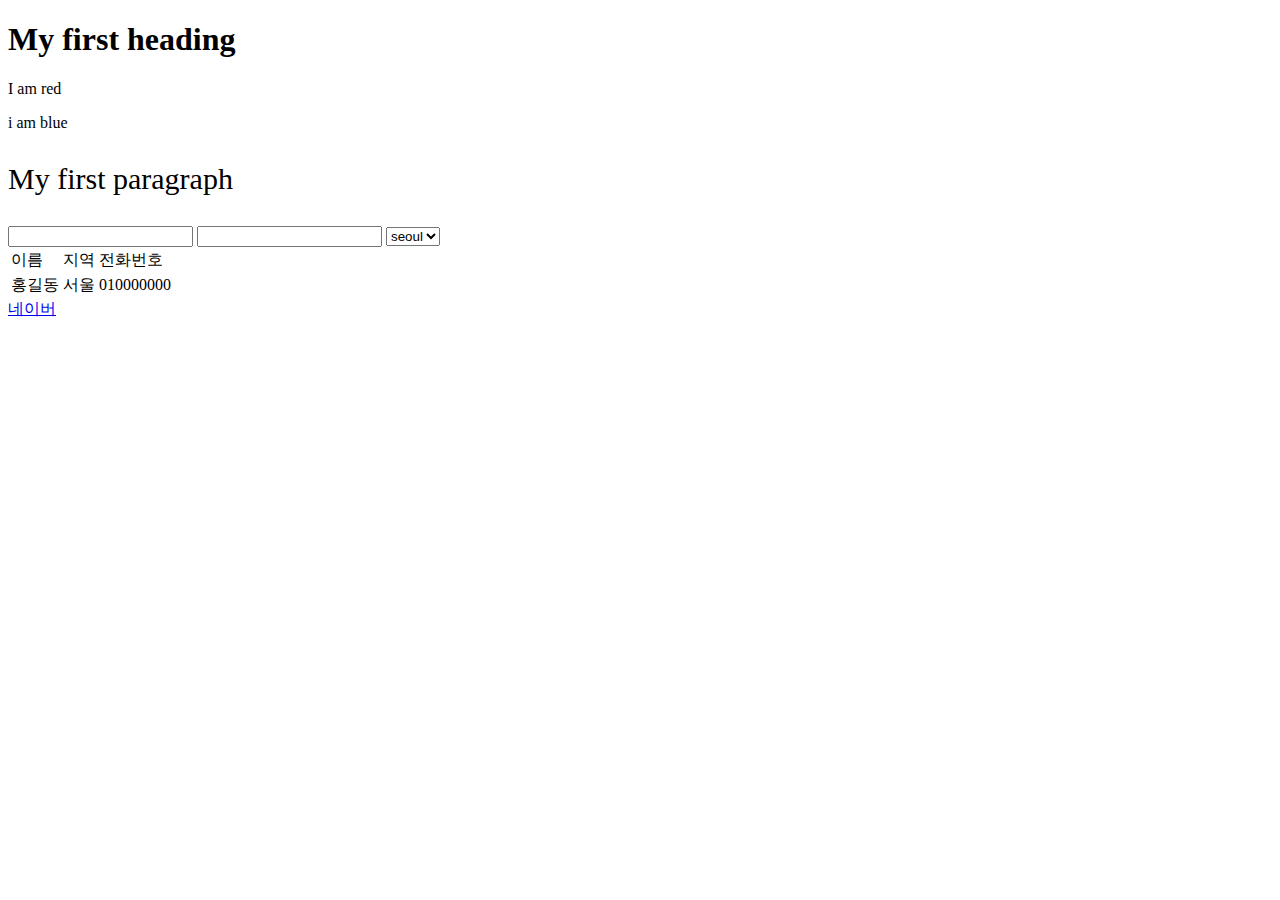
==== index.html @ f12d69c2 "first commit" ====
<!DOCTYPE html>
<html lang="en">
<head>
    <meta charset="UTF-8">
    <meta name="viewport" content="width=device-width, initial-scale=1.0">
    <title>정채원</title>
    <link rel="stylesheet" href="style.css">
</head>
<body>
    <h1>My first heading</h1>
    <p class="color-primary"> I am red </p>
    <p class="color-primary font-50">i am blue</p>
    <p class="color-primary" style="font-size:30px;">My first paragraph</p>
   
    <input type="text" />
    <input type="number" />
    <select class="select-style1">
        <option>seoul </option>
        <option>jeju </option>
    </select>

    <table >
        <thead class="tb-head">
            <tr>
                <td>이름
                </td>
                <td> 지역</td>
                <td>전화번호</td>
            </tr>

        </thead>
        <tbody class="tb-body">
            <tr>
                <td>홍길동</td>
                <td>서울</td>
                <td>010000000</td>
            </tr>

        </tbody>
    </table>
    <a href="https://www.naver.com" target="_blank" > 네이버</a>
    <!-- <button type="button" onclick="javascript:alert('click button!');"> Click</button>
   
    <img width="200px"

    src="https://images.velog.io/images/soso0/post/a79c4dc8-32fc-4121-812e-a8c2bcf57de3/javascript-vs-html-vs-css-1024x683.jpg"  /> -->
</body>
</html>
---- style.css ----
#p1{
    color:white;
}
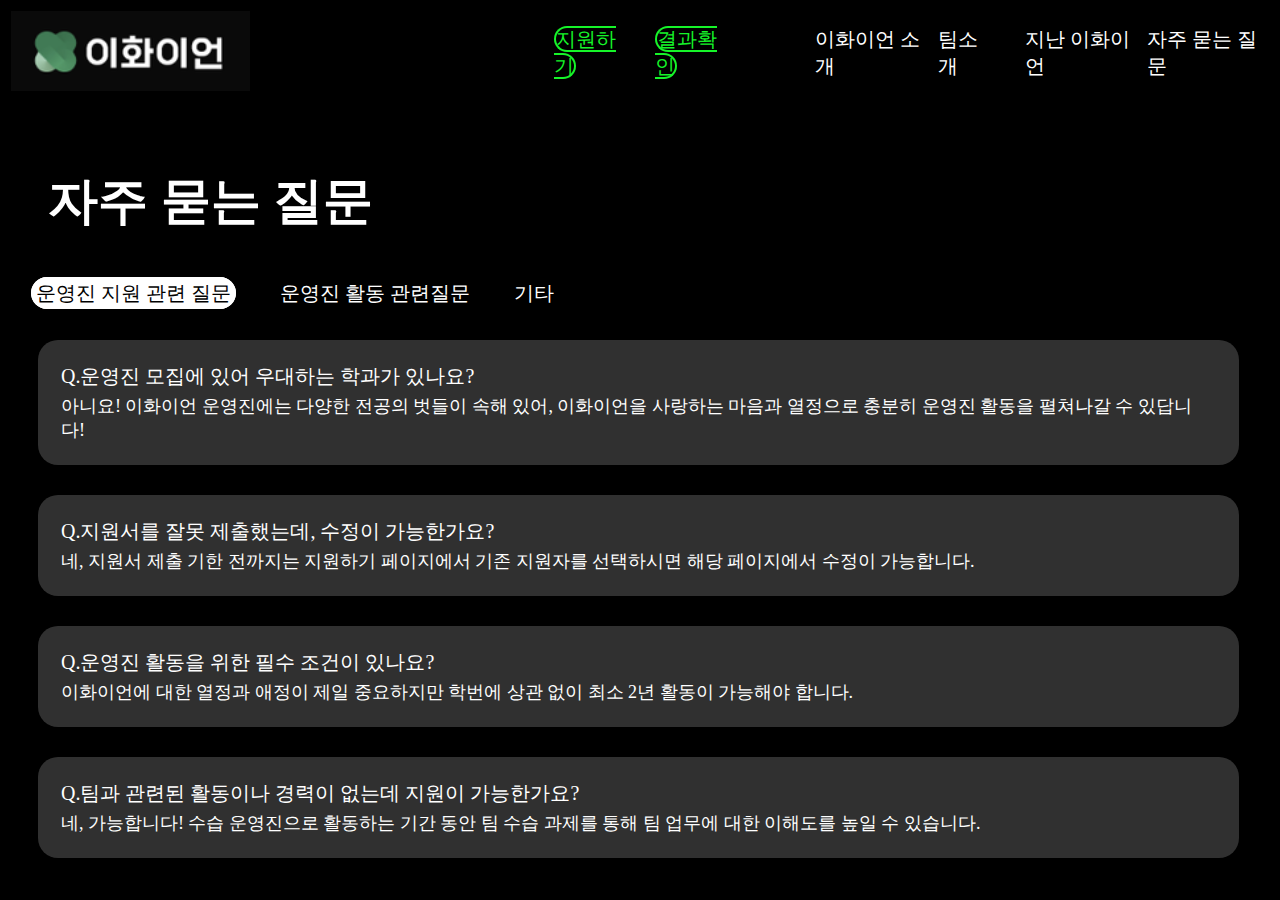
==== commit 5cc21f91: "Rename mine.html to index.html" ====
--- a/index.html
+++ b/index.html
@@ -1,48 +1,161 @@
 <!DOCTYPE html>
-<html lang="en">
+<html lang="eng">
 <head>
     <meta charset="UTF-8">
     <meta name="viewport" content="width=device-width, initial-scale=1.0">
     <title>정채원</title>
-    <link rel="stylesheet" href="style.css">
+
 </head>
 <body>
-    <h1>My first heading</h1>
-    <p class="color-primary"> I am red </p>
-    <p class="color-primary font-50">i am blue</p>
-    <p class="color-primary" style="font-size:30px;">My first paragraph</p>
-   
-    <input type="text" />
-    <input type="number" />
-    <select class="select-style1">
-        <option>seoul </option>
-        <option>jeju </option>
-    </select>
+    <style>
+        body{
+            background-color: black;
+        }
+        a{
+            font-size:20px;
+            margin-right:40px;
+            text-decoration:none;
+        }
+        img{
+            margin-right: 300px;
+        }
+        .dome{
+            border: 2px solid #16F529 ;
+            border-radius: 20px;
+        }
+        .result-link{
+            margin-right: 100px;
+        }
+        header{
+          
+             font-family: 'NanumBarunGothic';
 
-    <table >
-        <thead class="tb-head">
+        }
+        main{
+            color:white;
+            margin-top:70px
+        }
+        h2{
+            margin-left:40px;
+            margin-right:40px;
+            font-size: 50px;
+        }
+        .dome2{
+            border-radius:20px;
+            border: 5px solid white ;
+            color:black;
+            background-color: white;
+
+        }
+        .table2{
+            margin: 0 20px;
+        }
+        .table3{
+            background-color:#303030;
+            margin: 0 30px;
+            margin-top: 30px;
+            padding: 20px; /* Add padding for spacing */
+            border-radius: 20px; /* Add border radius */
+            width: 95%; //*옆으로 눌리기 */
+        }
+
+        .table4{
+            background-color:#303030;
+            margin: 0 30px;
+            margin-top: 30px;
+            padding: 20px; /* Add padding for spacing */
+            border-radius: 20px; /* Add border radius */
+            width: 95%; //*옆으로 눌리기 */
+        }
+        .table5{
+            background-color:#303030;
+            margin: 0 30px;
+            margin-top: 30px;
+            padding: 20px; /* Add padding for spacing */
+            border-radius: 20px; /* Add border radius */
+            width: 95%; //*옆으로 눌리기 */
+        }
+        .table6{
+            background-color:#303030;
+            margin: 0 30px;
+            margin-top: 30px;
+            padding: 20px; /* Add padding for spacing */
+            border-radius: 20px; /* Add border radius */
+            width: 95%; //*옆으로 눌리기 */
+        }
+        .size{
+            font-size: 18px;
+        }
+     
+    </style>
+    <header>
+        <table>
             <tr>
-                <td>이름
-                </td>
-                <td> 지역</td>
-                <td>전화번호</td>
+              <td><img src="logo.png" alt="logo"/></td>
+              <td><a href="#" class="dome" style="color:#16F529 ;"> 지원하기</a></td>
+              <td><a href="#" class="dome result-link" style="color:#16F529 ;"> 결과확인</a></td>
+              <td><a href="#" style="color:white;"> 이화이언 소개</a></td>
+              <td><a href="#" style="color:white;"> 팀소개</a></td>
+              <td><a href="#" style="color:white;"> 지난 이화이언</a></td>
+              <td><a href="#" style="color:white;"> 자주 묻는 질문</a></td>
+        
             </tr>
+      </table>
+    </header>
+    <main>
+        
+        <h2>자주 묻는 질문 </h2>
+        <table class="table2">
+            <tr>
+              
+              <td><a href="#" class="dome2"> 운영진 지원 관련 질문</a></td>
+              <td><a href="#" style="color:white;"> 운영진 활동 관련질문</a></td>
+              <td><a href="#" style="color:white;"> 기타</a></td>
+             
+            </tr>
+      </table>
 
-        </thead>
-        <tbody class="tb-body">
+      <table class="table3">
+        <tr>
+            <td><a href="#" style="color:white;"> Q.운영진 모집에 있어 우대하는 학과가 있나요? </a> </td>
+           
+        </tr>
+        <tr>
+            <td><a href="#" class="size" style="color:white;"> 아니요! 이화이언 운영진에는 다양한 전공의 벗들이 속해 있어, 이화이언을 사랑하는 마음과 열정으로 충분히 운영진 활동을 펼쳐나갈 수 있답니다!</a> </td>
+        </tr>
+      </table>
+
+      <table class="table4">
+        <tr>
+            <td><a href="#" style="color:white;"> Q.지원서를 잘못 제출했는데, 수정이 가능한가요? </a> </td>
+           
+        </tr>
+        <tr>
+            <td><a href="#" class="size" style="color:white;"> 네, 지원서 제출 기한 전까지는 지원하기 페이지에서 기존 지원자를 선택하시면 해당 페이지에서 수정이 가능합니다.</a> </td>
+        </tr>
+      </table>
+
+        <table class="table5">
             <tr>
-                <td>홍길동</td>
-                <td>서울</td>
-                <td>010000000</td>
+                <td><a href="#" style="color:white;"> Q.운영진 활동을 위한 필수 조건이 있나요? </a> </td>
+               
             </tr>
+            <tr>
+                <td><a href="#" class="size" style="color:white;"> 이화이언에 대한 열정과 애정이 제일 중요하지만 학번에 상관 없이 최소 2년 활동이 가능해야 합니다.</a> </td>
+            </tr>
+        </table>
 
-        </tbody>
-    </table>
-    <a href="https://www.naver.com" target="_blank" > 네이버</a>
-    <!-- <button type="button" onclick="javascript:alert('click button!');"> Click</button>
-   
-    <img width="200px"
+        <table class="table6">
+            <tr>
+                <td><a href="#" style="color:white;"> Q.팀과 관련된 활동이나 경력이 없는데 지원이 가능한가요? </a> </td>
+               
+            </tr>
+            <tr>
+                <td><a href="#" class="size" style="color:white;"> 네, 가능합니다! 수습 운영진으로 활동하는 기간 동안 팀 수습 과제를 통해 팀 업무에 대한 이해도를 높일 수 있습니다.</a> </td>
+            </tr>
+        </table>
 
-    src="https://images.velog.io/images/soso0/post/a79c4dc8-32fc-4121-812e-a8c2bcf57de3/javascript-vs-html-vs-css-1024x683.jpg"  /> -->
+    </main>
+    
 </body>
-</html>+</html>
